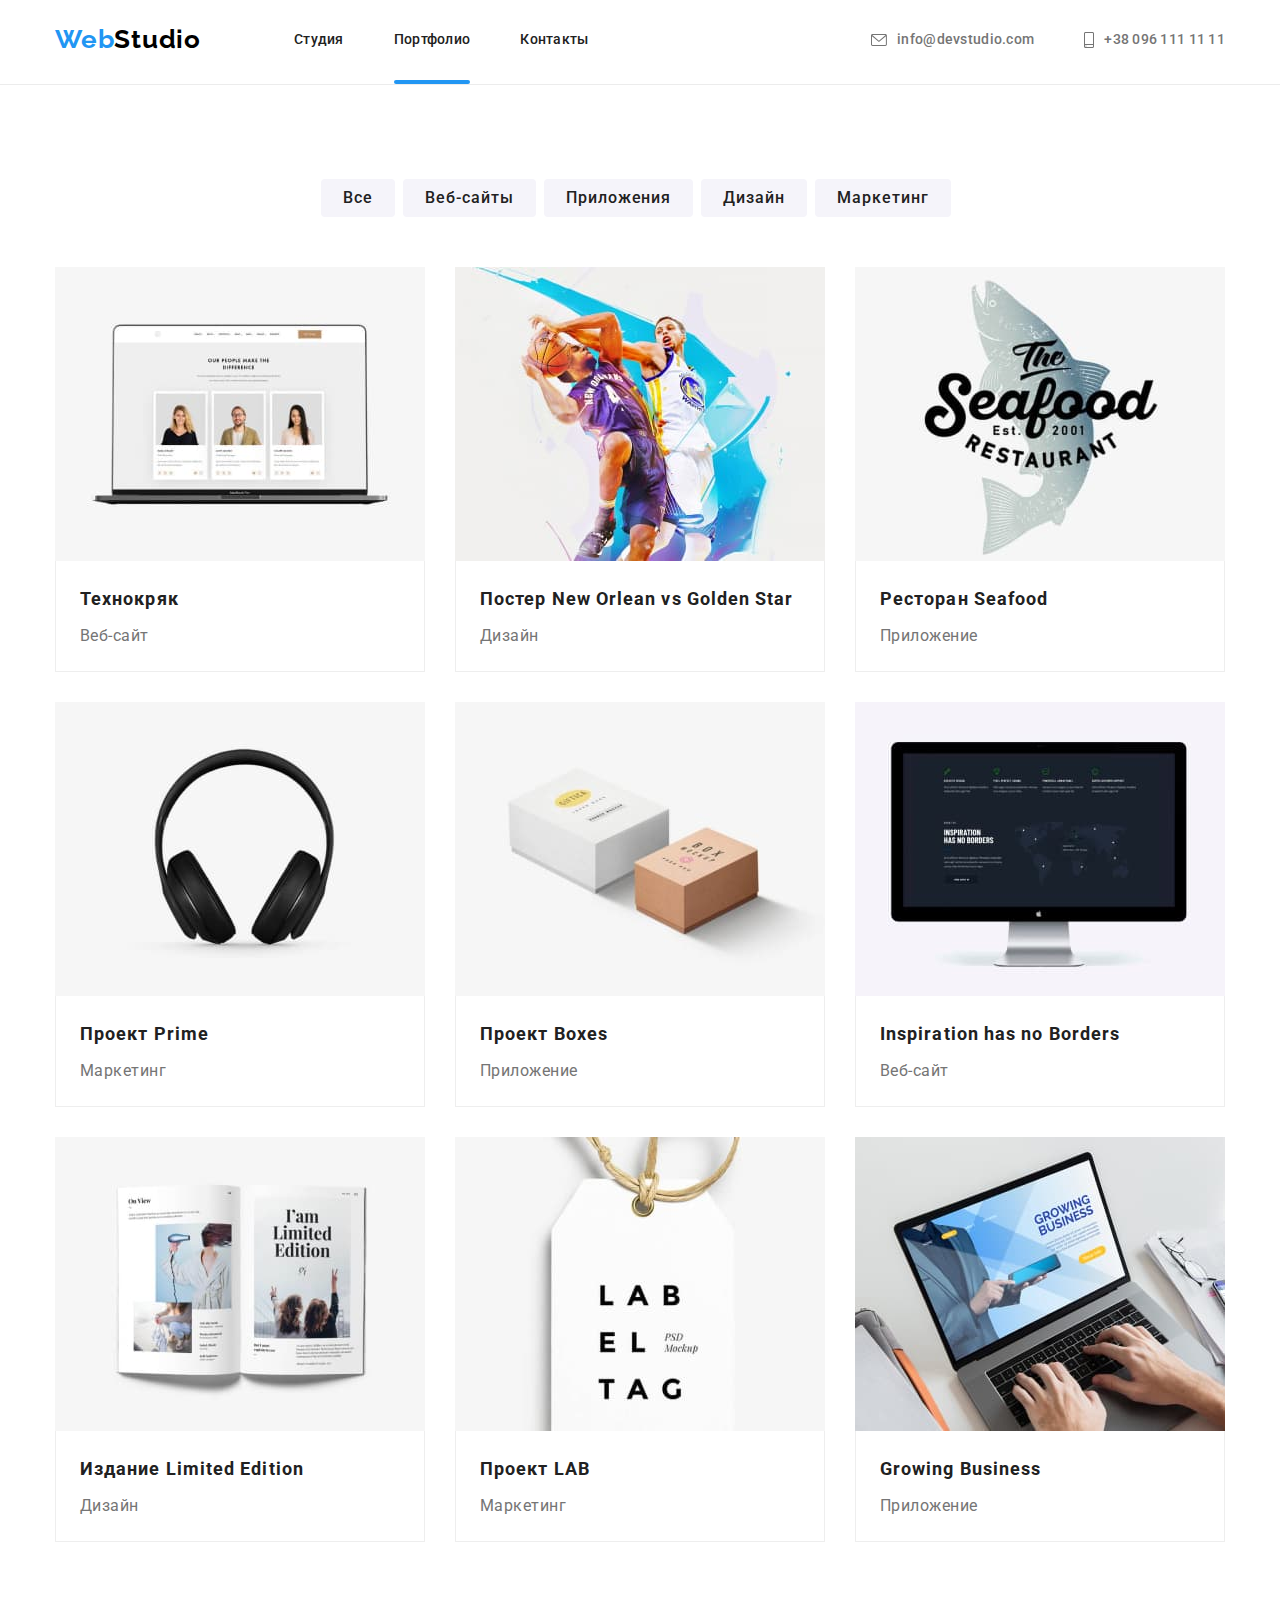
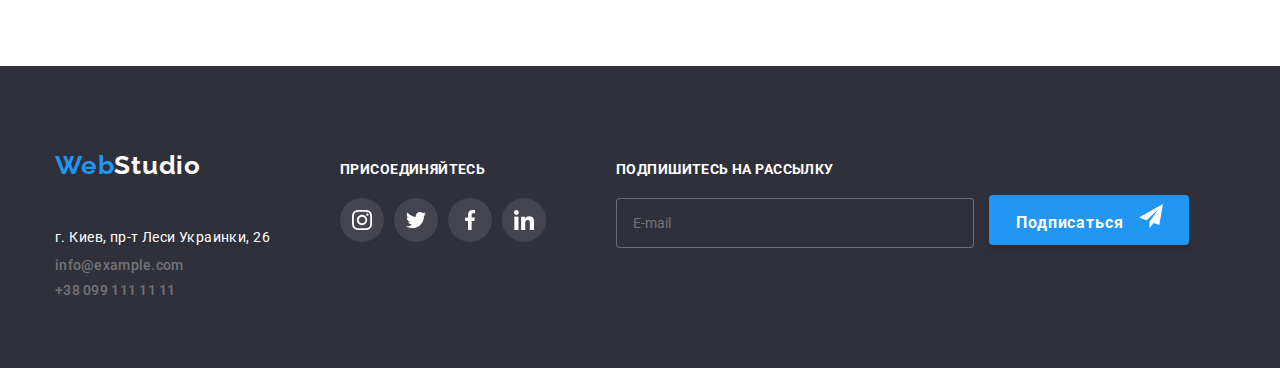
==== portfolio.html @ aed9eefd "Add files via upload" ====
<!DOCTYPE html>
<html lang="ru">
    <head>
        <meta charset="UTF-8" />
        <meta name="viewport" content="width=device-width, initial-scale=1.0"/>
        <link rel="preconnect" href="https://fonts.googleapis.com">
        <link rel="preconnect" href="https://fonts.gstatic.com" crossorigin>
        <link href="https://fonts.googleapis.com/css2?family=Raleway:wght@700&family=Roboto:wght@400;500;700;900&display=swap" rel="stylesheet">
        <link rel="stylesheet" href="https://cdnjs.cloudflare.com/ajax/libs/modern-normalize/0.6.0/modern-normalize.min.css">
        <link rel="stylesheet" href="sass/main.css">
        <title>GoIt задание</title>
    </head>
    <body>
        <header class="header">
            <div class="container">
                <ul class="header__head">
                    <li>
                        <nav class="nav">
                            <a href="./index.html" class="nav__logo"><span class="nav__logo-web">Web</span>Studio</a>
        
                            <ul class="nav__head">
                                <li class="nav__item"><a href="./index.html" class="nav__text">Студия</a></li>
                                <li class="nav__item link-now"><a href="./portfolio.html nav__link-active" class="nav__text">Портфолио</a></li>
                                <li class="nav__item"><a href="" class="nav__text">Контакты</a></li>
                            </ul>
                        </nav>
                    </li>
        
                    <li>
                        <ul class="link-one">
                            <li class="link-one__item">
                                <a href="mailto:info@devstudio.com" class="link-one__cont">
                                    <svg class="link-one__icon">
                                        <use href="./img/icons.svg#email"></use>
                                    </svg>
                                    info@devstudio.com
                                </a>
                            </li>
                            <li class="link-one__item">
                                <a href="tel:+380961111111" class="link-one__cont">
                                    <svg class="link-one__icon-svg">
                                        <use href="./img/icons.svg#smartphone"></use>
                                    </svg>
                                    +38 096 111 11 11
                                </a>
                            </li>
                        </ul>
                    </li>
                </ul>
            </div>
            <hr />
        </header>

        <main>
            <section class="main__portfolio">
                <div class="container">
                    <h1 class="portfolio__buttons-text">Кнопки</h1>
                    <ul class="portfolio__buttons-list">
                        <li><button type="button" class="portfolio__button">Все</button></li>
                        <li><button type="button" class="portfolio__button">Веб-сайты</button></li>
                        <li><button type="button" class="portfolio__button">Приложения</button></li>
                        <li><button type="button" class="portfolio__button">Дизайн</button></li>
                        <li><button type="button" class="portfolio__button">Маркетинг</button></li>
                    </ul>
                

                    <ul class="portfolio__cards-list">
                        <li class="portfolio__card">
                            <a href="" class="portfolio__card-link">
                                <div class="portfolio__overlay">
                                    <div class="portfolio__overlay-container">
                                        <p class="portfolio__overlay-text">Ресурс предлагает комплексные предложения с разным уровнем функционала и сервисов. Все это позволит посетителю получить исчерпывающие сведения о компании или частном лице.</p>
                                        <img src="img/tech.jpg" alt="Технокряк" width="370" class="portfolio__card-img"/>
                                    </div>
                                </div>

                                <div class="portfolio__description">
                                    <h2 class="portfolio__description-name">Технокряк</h2>
                                    <p class="portfolio__description-text">Веб-сайт</p>
                                </div>
                            </a>
                        </li>
                        <li class="portfolio__card">
                            <a href="" class="portfolio__card-link">
                                <div class="portfolio__overlay">
                                    <div class="portfolio__overlay-container">
                                        <p class="portfolio__overlay-text">Lorem ipsum dolor sit, amet consectetur adipisicing elit. Illum rerum obcaecati ipsum eos officiis pariatur quasi eligendi nesciunt ab beatae excepturi exercitationem temporibus dicta quae, sit delectus nostrum voluptate odio!</p>
                                        <img src="img/post.jpg" alt="Постер New Orlean vs Golden Star" width="370" class="portfolio__card-img"/>
                                    </div>
                                </div>

                                <div class="portfolio__description">
                                    <h2 class="portfolio__description-name">Постер New Orlean vs Golden Star</h2>
                                    <p class="portfolio__description-text">Дизайн</p>
                                </div>
                            </a>
                        </li>
                        <li class="portfolio__card">
                            <a href="" class="portfolio__card-link">
                                <div class="portfolio__overlay">
                                    <div class="portfolio__overlay-container">
                                        <p class="portfolio__overlay-text">Lorem ipsum dolor sit, amet consectetur adipisicing elit. Dolores dignissimos similique itaque sit quod, iste accusantium quia reiciendis quaerat repudiandae sed eaque alias sequi consectetur, facilis ullam aliquam architecto soluta.</p>
                                        <img src="img/rsf.jpg" alt="Ресторан Seafood" width="370" class="portfolio__card-img"/>
                                    </div>
                                </div>

                                <div class="portfolio__description">
                                    <h2 class="portfolio__description-name">Ресторан Seafood</h2>
                                    <p class="portfolio__description-text">Приложение</p>
                                </div>
                            </a>
                        </li>
                        <li class="portfolio__card">
                            <a href="" class="portfolio__card-link">
                                <div class="portfolio__overlay">
                                    <div class="portfolio__overlay-container">
                                        <p class="portfolio__overlay-text">Lorem ipsum dolor sit amet consectetur adipisicing elit. Consectetur quis adipisci iste perspiciatis praesentium ullam iusto cumque. Dolores, fugiat atque? Hic iste quas id. Ea inventore quod dolorum incidunt velit.</p>
                                        <img src="img/prime.jpg" alt="Проект Prime" width="370" class="portfolio__card-img"/>
                                    </div>
                                </div>

                                <div class="portfolio__description">
                                    <h2 class="portfolio__description-name">Проект Prime</h2>
                                    <p class="portfolio__description-text">Маркетинг</p>
                                </div>
                            </a>
                        </li>
                        <li class="portfolio__card">
                            <a href="" class="portfolio__card-link">
                                <div class="portfolio__overlay">
                                    <div class="portfolio__overlay-container">
                                        <p class="portfolio__overlay-text">Lorem ipsum dolor sit amet, consectetur adipisicing elit. Voluptate quam dolores deleniti similique et quis inventore hic nihil molestias a, error consequatur itaque nobis cupiditate! Fugiat libero accusantium modi odit.</p>
                                        <img src="img/boxes.jpg" alt="Проект Boxes" width="370" class="portfolio__card-img"/>
                                    </div>
                                </div>

                                <div class="portfolio__description">
                                    <h2 class="portfolio__description-name">Проект Boxes</h2>
                                    <p class="portfolio__description-text">Приложение</p>
                                </div>
                            </a>
                        </li>
                        <li class="portfolio__card">
                           <a href="" class="portfolio__card-link">
                                <div class="portfolio__overlay">
                                    <div class="portfolio__overlay-container">
                                        <p class="portfolio__overlay-text">Lorem ipsum, dolor sit amet consectetur adipisicing elit. Sed mollitia nobis autem officiis quia nulla in nam beatae reiciendis laudantium odit, tenetur alias a illo neque, hic veritatis eius ad.</p>
                                        <img src="img/bord.jpg" alt="Inspiration has no Borders" width="370" class="portfolio__card-img"/>
                                    </div>
                                </div>
                                
                                <div class="portfolio__description">
                                    <h2 class="portfolio__description-name">Inspiration has no Borders</h2>
                                    <p class="portfolio__description-text">Веб-сайт</p>
                                </div>
                           </a>
                        </li>
                        <li class="portfolio__card">
                            <a href="" class="portfolio__card-link">
                                <div class="portfolio__overlay">
                                    <div class="portfolio__overlay-container">
                                        <p class="portfolio__overlay-text">Lorem ipsum dolor sit amet consectetur adipisicing elit. Enim assumenda, ullam odio labore deleniti ad tempore necessitatibus laudantium possimus, sit impedit repellendus recusandae optio omnis unde saepe dolorum blanditiis iusto!</p>
                                        <img src="img/limed.jpg" alt="Издание Limited Edition" width="370" class="portfolio__card-img"/>
                                    </div>
                                </div>

                                <div class="portfolio__description">
                                    <h2 class="portfolio__description-name">Издание Limited Edition</h2>
                                    <p class="portfolio__description-text">Дизайн</p>
                                </div>
                            </a>
                        </li>
                        <li class="portfolio__card">
                            <a href="" class="portfolio__card-link">
                                <div class="portfolio__overlay">
                                    <div class="portfolio__overlay-container">
                                        <p class="portfolio__overlay-text">Lorem, ipsum dolor sit amet consectetur adipisicing elit. Quas, repellendus? Sequi eveniet itaque porro et quod officia amet, vel distinctio, aspernatur culpa quibusdam blanditiis laborum odit alias! Esse, soluta perferendis?</p>
                                        <img src="img/lab.jpg" alt="Проект LAB" width="370" class="portfolio__card-img"/>
                                    </div>
                                </div>
                                
                                <div class="portfolio__description">
                                    <h2 class="portfolio__description-name">Проект LAB</h2>
                                    <p class="portfolio__description-text">Маркетинг</p>
                                </div>
                            </a>
                        </li>
                        <li class="portfolio__card">
                            <a href="" class="portfolio__card-link">
                                <div class="portfolio__overlay">
                                    <div class="portfolio__overlay-container">
                                        <p class="portfolio__overlay-text">Lorem ipsum dolor sit amet consectetur, adipisicing elit. Consequuntur officia quisquam, quas id maiores quod mollitia? Tempore esse culpa sit placeat, explicabo eaque rerum cum officia illo non libero atque?</p>
                                        <img src="img/business.jpg" alt="Growing Business" width="370" class="portfolio__card-img"/>
                                    </div>
                                </div>
                                
                                <div class="portfolio__description">
                                    <h2 class="portfolio__description-name">Growing Business</h2>
                                    <p class="portfolio__description-text">Приложение</p>
                                </div>
                            </a>
                        </li>
                    </ul>
                </div>
            </section>
        </main>

        <footer class="footer">
            <div class="container">
                <ul class="footer__list">
                    <li>
                        <a href="./index.html" class="footer__logo"><span class="footer__logo-web">Web</span>Studio</a>
        
                        <address>
                            <ul class="address">
                                <li class="address__link">
                                    <a href="https://goo.gl/maps/3A8JLFoaWC5GZ7m9A" class="address__link-text">г. Киев, пр-т
                                        Леси Украинки, 26</a>
                                </li>
                                <li class="address__link">
                                    <a href="mailto:info@example.com" class="address__link-text_grey">info@example.com</a>
                                </li>
                                <li class="address__link">
                                    <a href="tel:+380991111111" class="address__link-text_grey">+38 099 111 11 11</a>
                                </li>
                            </ul>
                        </address>
                    </li>
        
                    <li>
                        <p class="join">присоединяйтесь</p>
                        <ul class="footer__network">
                            <li>
                                <a href="">
                                    <svg class="footer__network-svg">
                                        <use href="img/icons.svg#instagram"></use>
                                    </svg>
                                </a>
                            </li>
                            <li>
                                <a href="">
                                    <svg class="footer__network-svg">
                                        <use href="img/icons.svg#twitter"></use>
                                    </svg>
                                </a>
                            </li>
                            <li>
                                <a href="">
                                    <svg class="footer__network-svg">
                                        <use href="img/icons.svg#facebook"></use>
                                    </svg>
                                </a>
                            </li>
                            <li>
                                <a href="">
                                    <svg class="footer__network-svg">
                                        <use href="img/icons.svg#linkedin"></use>
                                    </svg>
                                </a>
                            </li>
                        </ul>
                    </li>
        
                    <li>
                        <p class="subscribe-text">Подпишитесь на рассылку</p>
                        <form class="footer__form">
                            <label for="footer__label"></label>
                            <input type="email" name="email" id="email-footer" placeholder="E-mail" class="footer__input">
                            <button class="footer__subscribe-button">
                                <span class="footer__subscribe-text">Подписаться</span>
                                <svg class="footer__subscribe-svg">
                                    <use href="./img/icons.svg#telegram" class="foter__svg-link"></use>
                                </svg>
                            </button>
                        </form>
                    </li>
                </ul>
            </div>
        </footer>
    </body>
</html>
---- sass/main.css ----
@charset "UTF-8";
/* переменные */
/* scss */
.header {
  border-bottom: #ffffff;
}

.header__head {
  display: -webkit-box;
  display: -ms-flexbox;
  display: flex;
}

.header__head > li {
  margin-right: auto;
}

.header__head > li:last-child {
  margin: 0;
}

.nav {
  display: -webkit-box;
  display: -ms-flexbox;
  display: flex;
}

.nav__logo {
  font-family: 'Raleway', sans-serif;
  font-style: normal;
  font-weight: 700;
  font-size: 26px;
  line-height: 1.19;
  text-decoration: none;
  color: #000000;
  letter-spacing: 0.03em;
  display: block;
  padding-top: 24px;
  padding-bottom: 25px;
}

.nav__logo > span {
  color: #2196F3;
}

.nav__head {
  list-style-type: none;
  line-height: 1.14;
  letter-spacing: 0.02em;
  display: -webkit-box;
  display: -ms-flexbox;
  display: flex;
  margin-left: 93px;
  list-style: none;
}

.nav__text {
  color: #212121;
  text-decoration: none;
  font-weight: 500;
  line-height: 1.14;
  letter-spacing: 0.02em;
  display: block;
  padding-top: 32px;
  padding-bottom: 32px;
}

.modal {
  position: absolute;
  width: 528px;
  height: 581px;
  top: 50%;
  left: 50%;
  padding: 40px;
  -webkit-transform: translate(-50%, -50%);
          transform: translate(-50%, -50%);
  background-color: #ffffff;
  -webkit-box-shadow: 0px 1px 3px rgba(0, 0, 0, 0.12), 0px 1px 1px rgba(0, 0, 0, 0.14), 0px 2px 1px rgba(0, 0, 0, 0.2);
          box-shadow: 0px 1px 3px rgba(0, 0, 0, 0.12), 0px 1px 1px rgba(0, 0, 0, 0.14), 0px 2px 1px rgba(0, 0, 0, 0.2);
  border-radius: 4px;
}

.modal__button-close {
  position: absolute;
  width: 30px;
  height: 30px;
  margin-top: 8px;
  margin-right: 8px;
  margin-left: 490px;
  top: 0%;
  left: 0%;
  -webkit-box-sizing: border-box;
          box-sizing: border-box;
  border-radius: 50%;
  border: 1px solid rgba(0, 0, 0, 0.1);
  background-color: #ffffff;
}

.modal__icon-close {
  width: 11px;
  height: 11px;
  fill: #000000;
  -webkit-transition-duration: 250ms;
          transition-duration: 250ms;
  -webkit-transition-timing-function: cubic-bezier(0.4, 0, 0.2, 1);
          transition-timing-function: cubic-bezier(0.4, 0, 0.2, 1);
}

.modal__icon-close:hover {
  fill: #2196F3;
}

.modal__text {
  font-family: 'Roboto';
  font-weight: 700;
  font-size: 20px;
  line-height: 1.15;
  text-align: center;
  letter-spacing: 0.03em;
  color: #212121;
}

.main__section-background {
  background-color: #2F303A;
  text-align: center;
  max-width: 1600px;
  margin: 0 auto;
  margin-left: auto;
  margin-right: auto;
  padding-top: 200px;
  padding-bottom: 200px;
  background-repeat: no-repeat;
  background-size: cover;
  background-image: -webkit-gradient(linear, left top, right top, from(rgba(47, 48, 58, 0.4)), to(rgba(47, 48, 58, 0.4))), url(../img/bg.jpg);
  background-image: linear-gradient(to right, rgba(47, 48, 58, 0.4), rgba(47, 48, 58, 0.4)), url(../img/bg.jpg);
}

.main__section-peculiarities {
  padding-top: 94px;
  padding-bottom: 94px;
}

.main__section-doing {
  padding-top: 94px;
  padding-bottom: 94px;
}

.main__section-team {
  padding-top: 94px;
  padding-bottom: 94px;
}

.main__section-client {
  padding-top: 94px;
  padding-bottom: 94px;
}

.main__portfolio {
  padding-top: 94px;
  padding-bottom: 94px;
}

.link-one {
  list-style-type: none;
  line-height: 1.14;
  letter-spacing: 0.02em;
  display: -webkit-box;
  display: -ms-flexbox;
  display: flex;
  -webkit-box-align: center;
      -ms-flex-align: center;
          align-items: center;
  margin-left: auto;
  list-style: none;
}

.link-one__item {
  margin-right: 50px;
}

.link-one__cont {
  color: #757575;
  text-decoration: none;
  font-weight: 500;
  font-style: normal;
  line-height: 1.14;
  letter-spacing: 0.02em;
  display: -webkit-box;
  display: -ms-flexbox;
  display: flex;
  -webkit-box-align: center;
      -ms-flex-align: center;
          align-items: center;
  padding-top: 32px;
  padding-bottom: 32px;
  fill: #757575;
}

.link-one__icon {
  width: 16px;
  height: 12px;
  margin-right: 10px;
}

.link-one__icon-svg {
  width: 10px;
  height: 16px;
  margin-right: 10px;
}

.list {
  list-style-type: none;
  display: -webkit-box;
  display: -ms-flexbox;
  display: flex;
}

.list > li {
  margin-right: 30px;
}

.list > li:last-child {
  margin-right: 0;
}

.list__icon {
  width: 270px;
  height: 120px;
  background-color: #F5F4FA;
  display: -webkit-box;
  display: -ms-flexbox;
  display: flex;
  -webkit-box-pack: center;
      -ms-flex-pack: center;
          justify-content: center;
  -webkit-box-align: center;
      -ms-flex-align: center;
          align-items: center;
}

.list__svg {
  width: 70px;
  height: 70px;
}

.list__name {
  text-transform: uppercase;
  color: #212121;
  font-weight: 700;
  font-size: 14px;
  line-height: 1.14;
  letter-spacing: 0.03em;
  width: 270px;
  margin: 0;
  margin-top: 30px;
  margin-bottom: 10px;
}

.list__description {
  color: #757575;
  line-height: 1.71;
  letter-spacing: 0.03em;
  width: 270px;
  margin: 0;
}

.list__item {
  position: absolute;
  width: 370px;
  height: 70px;
  margin-top: 224px;
  background-color: rgba(47, 48, 58, 0.8);
}

.list__text {
  font-family: 'Roboto';
  font-style: normal;
  font-weight: 700;
  font-size: 14px;
  line-height: 1.14;
  text-align: center;
  letter-spacing: 0.03em;
  text-transform: uppercase;
  padding: 27px 82px;
  color: #ffffff;
}

.list__card-name {
  color: #212121;
  font-size: 16px;
  line-height: 1.18;
  letter-spacing: 0.03em;
  text-align: center;
  margin: 0;
}

.list__card-team {
  color: #757575;
  font-size: 16px;
  line-height: 1.18;
  letter-spacing: 0.03em;
  text-align: center;
  margin: 0;
  margin-top: 10px;
}

.list__card-network {
  display: -webkit-box;
  display: -ms-flexbox;
  display: flex;
  padding-top: 16px;
}

.list__card-network > li {
  width: 44px;
  height: 44px;
  border-radius: 50%;
  margin-right: 10px;
}

.list__card-network > li:hover,
.list__card-network > li:focus {
  background-color: #2196F3;
  -webkit-transition-duration: 250ms;
          transition-duration: 250ms;
  -webkit-transition-timing-function: cubic-bezier(0.4, 0, 0.2, 1);
          transition-timing-function: cubic-bezier(0.4, 0, 0.2, 1);
}

.list__card-network > li:last-child {
  margin-right: 0px;
}

.list__card-svg {
  width: 44px;
  height: 44px;
  padding: 12px;
  fill: #AFB1B8;
}

.list__card-svg:hover, .list__card-svg:focus {
  fill: #ffffff;
}

.list__card {
  background: #ffffff;
  -webkit-box-shadow: 0px 1px 3px rgba(0, 0, 0, 0.12), 0px 1px 1px rgba(0, 0, 0, 0.14), 0px 2px 1px rgba(0, 0, 0, 0.2);
          box-shadow: 0px 1px 3px rgba(0, 0, 0, 0.12), 0px 1px 1px rgba(0, 0, 0, 0.14), 0px 2px 1px rgba(0, 0, 0, 0.2);
  border-radius: 0px 0px 4px 4px;
  margin-right: 30px;
}

.list__card:last-child {
  margin-right: 0px;
}

.list__card-body {
  padding: 30px 32px;
}

.companies {
  display: -webkit-box;
  display: -ms-flexbox;
  display: flex;
}

.companies__icon {
  width: 170px;
  height: 92px;
  border: 1px solid #AFB1B8;
  border-radius: 4px;
  margin-right: 30px;
}

.companies__icon:last-child {
  margin-right: 0px;
}

.companies__icon:hover, .companies__icon:focus {
  fill: #2196F3;
  border: 1px solid #2196F3;
  -webkit-transition-duration: 250ms;
          transition-duration: 250ms;
  -webkit-transition-timing-function: cubic-bezier(0.4, 0, 0.2, 1);
          transition-timing-function: cubic-bezier(0.4, 0, 0.2, 1);
}

.companies__icon-link {
  -webkit-transition-duration: 250ms;
          transition-duration: 250ms;
  -webkit-transition-timing-function: cubic-bezier(0.4, 0, 0.2, 1);
          transition-timing-function: cubic-bezier(0.4, 0, 0.2, 1);
}

.companies__svg {
  width: 170px;
  height: 92px;
  fill: #AFB1B8;
  padding: 16px 32px;
}

.companies__svg:hover, .companies__svg:focus {
  fill: #2196F3;
  -webkit-transition-duration: 250ms;
          transition-duration: 250ms;
  -webkit-transition-timing-function: cubic-bezier(0.4, 0, 0.2, 1);
          transition-timing-function: cubic-bezier(0.4, 0, 0.2, 1);
}

.footer {
  background-color: #2F303A;
  padding-top: 60px;
  padding-bottom: 60px;
}

.footer__list {
  display: -webkit-box;
  display: -ms-flexbox;
  display: flex;
  -webkit-box-align: baseline;
      -ms-flex-align: baseline;
          align-items: baseline;
}

.footer__list > li {
  margin-right: 70px;
}

.footer__list > li:last-child {
  margin: 0;
}

.footer__logo {
  font-family: 'Raleway', sans-serif;
  font-style: normal;
  font-weight: 700;
  font-size: 26px;
  line-height: 1.19;
  text-decoration: none;
  color: #ffffff;
  letter-spacing: 0.03em;
  display: block;
  padding-top: 24px;
  padding-bottom: 25px;
}

.footer__logo > span {
  color: #2196F3;
}

.footer__network {
  display: -webkit-box;
  display: -ms-flexbox;
  display: flex;
}

.footer__network > li {
  width: 44px;
  height: 44px;
  border-radius: 50%;
  background: rgba(255, 255, 255, 0.1);
  margin-right: 10px;
}

.footer__network > li:hover,
.footer__network > li:focus {
  background-color: #2196F3;
  -webkit-transition-duration: 250ms;
          transition-duration: 250ms;
  -webkit-transition-timing-function: cubic-bezier(0.4, 0, 0.2, 1);
          transition-timing-function: cubic-bezier(0.4, 0, 0.2, 1);
}

.footer__network > li:last-child {
  margin-right: 0px;
}

.footer__network-svg {
  width: 44px;
  height: 44px;
  padding: 12px;
  fill: #ffffff;
}

.footer__form {
  -webkit-box-pack: flex;
      -ms-flex-pack: flex;
          justify-content: flex;
}

.footer__input {
  -webkit-box-sizing: border-box;
          box-sizing: border-box;
  width: 358px;
  height: 50px;
  margin-top: 20px;
  margin-right: 12px;
  padding-left: 16px;
  color: #ffffff;
  border: 1px solid rgba(255, 255, 255, 0.3);
  -webkit-filter: drop-shadow(0px 4px 4px) rgba(0, 0, 0, 0.15);
          filter: drop-shadow(0px 4px 4px) rgba(0, 0, 0, 0.15);
  border-radius: 4px;
  background-color: #2F303A;
  outline: 0;
}

.footer__input:focus {
  border: 1px solid #2196F3;
}

.footer__subscribe-button {
  width: 200px;
  height: 50px;
  background: #2196F3;
  -webkit-box-shadow: 0px 4px 4px rgba(0, 0, 0, 0.15);
          box-shadow: 0px 4px 4px rgba(0, 0, 0, 0.15);
  border: none;
  border-radius: 4px;
  font-family: 'Roboto';
  font-weight: 700;
  font-size: 16px;
  line-height: 1.87;
  letter-spacing: 0.06em;
  -webkit-box-pack: center;
      -ms-flex-pack: center;
          justify-content: center;
  color: #ffffff;
}

.footer__subscribe-text {
  margin-right: 10px;
}

.footer__subscribe-svg {
  width: 24px;
  height: 24px;
  -webkit-box-align: center;
      -ms-flex-align: center;
          align-items: center;
}

.footer__svg-link {
  width: 24px;
  height: 24px;
  fill: #ffffff;
}

.address {
  list-style-type: none;
  line-height: 1.14;
  letter-spacing: 0.02em;
  display: block;
  padding: 0;
  list-style: none;
  margin-top: 20px;
}

.address__link {
  margin-bottom: 9px;
}

.address__linkt:last-child {
  margin-bottom: 0;
}

.address__link-text {
  color: #ffffff;
  text-decoration: none;
  font-style: normal;
  line-height: 1.71;
  letter-spacing: 0.03em;
}

.address__link-text:hover, .address__link-text:focus {
  color: #2196F3;
  -webkit-transition-duration: 250ms;
          transition-duration: 250ms;
  -webkit-transition-timing-function: cubic-bezier(0.4, 0, 0.2, 1);
          transition-timing-function: cubic-bezier(0.4, 0, 0.2, 1);
}

.address__link-text_grey {
  color: #757575;
  text-decoration: none;
  font-weight: 500;
  font-style: normal;
  line-height: 1.14;
  letter-spacing: 0.02em;
}

.form {
  width: 448px;
  height: 342px;
  margin-left: auto;
  margin-right: auto;
}

.form__reg {
  margin-top: 12px;
  margin-bottom: 20px;
}

.form__field {
  display: -webkit-box;
  display: -ms-flexbox;
  display: flex;
  -webkit-box-orient: vertical;
  -webkit-box-direction: normal;
      -ms-flex-direction: column;
          flex-direction: column;
  text-align: left;
}

.form__label {
  margin-bottom: 4px;
  font-family: 'Roboto';
  font-weight: 400;
  font-size: 12px;
  line-height: 1.16;
  letter-spacing: 0.01em;
  color: #757575;
}

.form__input {
  width: 448px;
  height: 40px;
  margin-bottom: 10px;
  padding-left: 42px;
  border: 1px solid rgba(33, 33, 33, 0.2);
  border-radius: 4px;
  outline: 0;
  -webkit-transition-duration: 250ms;
          transition-duration: 250ms;
  -webkit-transition-timing-function: cubic-bezier(0.4, 0, 0.2, 1);
          transition-timing-function: cubic-bezier(0.4, 0, 0.2, 1);
}

.form__input:focus {
  border: 1px solid #2196F3;
}

.form__svg-modal {
  position: absolute;
  width: 18px;
  height: 18px;
  margin-left: 15px;
  -webkit-transform: translateY(150%);
          transform: translateY(150%);
  fill: #212121;
}

.form__input:focus-within + .form__svg-modal {
  fill: #2196F3;
}

.form__checkbox {
  padding-left: 1.2em;
}

.portfolio__buttons-text {
  opacity: 0;
  display: none;
}

.portfolio__buttons-list {
  list-style-type: none;
  line-height: 1.14;
  letter-spacing: 0.02em;
  display: -webkit-box;
  display: -ms-flexbox;
  display: flex;
  margin: 0;
  margin-bottom: 50px;
  list-style: none;
  -webkit-box-pack: center;
      -ms-flex-pack: center;
          justify-content: center;
}

.portfolio__button {
  color: #212121;
  background: #F5F4FA;
  cursor: pointer;
  font-weight: 500;
  font-size: 16px;
  line-height: 1.62;
  letter-spacing: 0.06em;
  border: none;
  border-radius: 4px;
  padding: 6px 22px;
  margin-right: 8px;
}

.portfolio__button:hover, .portfolio__button:focus {
  color: #ffffff;
  background-color: #2196F3;
  -webkit-box-shadow: 0px 3px 1px rgba(0, 0, 0, 0.1), 0px 1px 2px rgba(0, 0, 0, 0.08), 0px 2px 2px rgba(0, 0, 0, 0.12);
          box-shadow: 0px 3px 1px rgba(0, 0, 0, 0.1), 0px 1px 2px rgba(0, 0, 0, 0.08), 0px 2px 2px rgba(0, 0, 0, 0.12);
  -webkit-transition-duration: 250ms;
          transition-duration: 250ms;
  -webkit-transition-timing-function: cubic-bezier(0.4, 0, 0.2, 1);
          transition-timing-function: cubic-bezier(0.4, 0, 0.2, 1);
}

.portfolio__cards-list {
  list-style-type: none;
  list-style: none;
  display: -webkit-box;
  display: -ms-flexbox;
  display: flex;
  -ms-flex-wrap: wrap;
      flex-wrap: wrap;
}

.portfolio__card {
  background: #ffffff;
  margin-right: 30px;
  margin-bottom: 30px;
}

.portfolio__card-link {
  text-decoration: none;
  display: block;
}

.portfolio__card-link:hover, .portfolio__card-link:focus {
  -webkit-box-shadow: 0px 1px 1px rgba(0, 0, 0, 0.12), 0px 4px 4px rgba(0, 0, 0, 0.06), 1px 4px 6px rgba(0, 0, 0, 0.16);
          box-shadow: 0px 1px 1px rgba(0, 0, 0, 0.12), 0px 4px 4px rgba(0, 0, 0, 0.06), 1px 4px 6px rgba(0, 0, 0, 0.16);
  -webkit-transition-duration: 250ms;
          transition-duration: 250ms;
  -webkit-transition-timing-function: cubic-bezier(0.4, 0, 0.2, 1);
          transition-timing-function: cubic-bezier(0.4, 0, 0.2, 1);
}

.portfolio__overlay {
  width: 370px;
  height: 294px;
  overflow: hidden;
}

.portfolio__overlay-container {
  position: relative;
}

.portfolio__overlay-container::before {
  display: inline-block;
  content: "";
  position: absolute;
  top: 0;
  left: 0;
  width: 100%;
  height: 100%;
  background-color: #2196F3;
  opacity: 0.9;
  -webkit-transform: translateY(101%);
          transform: translateY(101%);
}

.portfolio__card:focus,
.portfolio__card:hover .portfolio__overlay-container::before {
  -webkit-transform: translateY(0%);
          transform: translateY(0%);
  -webkit-transition-duration: 250ms;
          transition-duration: 250ms;
  -webkit-transition-timing-function: cubic-bezier(0.4, 0, 0.2, 1);
          transition-timing-function: cubic-bezier(0.4, 0, 0.2, 1);
}

.portfolio__overlay-text {
  position: absolute;
  font-family: 'Roboto';
  font-style: normal;
  font-size: 18px;
  line-height: 1.5;
  letter-spacing: 0.03em;
  padding: 63px 24px;
  -webkit-transform: translateY(101%);
          transform: translateY(101%);
  color: #ffffff;
}

.portfolio__card:focus,
.portfolio__card:hover .portfolio__overlay-text {
  -webkit-transform: translateY(0%);
          transform: translateY(0%);
  -webkit-transition-duration: 250ms;
          transition-duration: 250ms;
  -webkit-transition-timing-function: cubic-bezier(0.4, 0, 0.2, 1);
          transition-timing-function: cubic-bezier(0.4, 0, 0.2, 1);
}

.portfolio__card:nth-child(3n) {
  margin-right: 0px;
}

.portfolio__description {
  padding: 20px 24px;
  border-left: 1px solid #EEEEEE;
  border-right: 1px solid #EEEEEE;
  border-bottom: 1px solid #EEEEEE;
}

.portfolio__description-name {
  color: #212121;
  font-weight: 700;
  font-size: 18px;
  line-height: 2;
  letter-spacing: 0.06em;
  margin: 0;
  margin-bottom: 4px;
}

.portfolio__description-text {
  color: #757575;
  font-size: 16px;
  line-height: 1.87;
  letter-spacing: 0.03em;
  margin: 0;
}

/* css */
h1,
h2,
h3,
h4,
h5,
h6,
p {
  margin: 0;
}

/* page 1 (main)*/
body {
  font-family: 'Roboto', sans-serif;
  font-size: 14px;
  letter-spacing: 0.03em;
  color: #212121;
  background-color: #ffffff;
}

/* header */
.container {
  width: 1200px;
  margin-left: auto;
  margin-right: auto;
  padding-left: 15px;
  padding-right: 15px;
}

ul {
  list-style: none;
  margin: 0;
  padding: 0;
}

.nav__head,
.link-one,
.nav__item {
  margin-right: 50px;
}

.link-one,
.link-one__item:last-child {
  margin: 0;
}

.link-now::after {
  content: '';
  left: 0;
  bottom: 0;
  display: block;
  width: 100%;
  height: 4px;
  border-radius: 2px;
  background-color: #2196F3;
}

.nav__text:hover,
.nav__text:focus,
.nav__link-active {
  color: #2196F3;
  -webkit-transition-duration: 250ms;
          transition-duration: 250ms;
  -webkit-transition-timing-function: cubic-bezier(0.4, 0, 0.2, 1);
          transition-timing-function: cubic-bezier(0.4, 0, 0.2, 1);
}

.link-one__cont:hover,
.link-one__cont:focus {
  color: #2196F3;
  fill: #2196F3;
  -webkit-transition-duration: 250ms;
          transition-duration: 250ms;
  -webkit-transition-timing-function: cubic-bezier(0.4, 0, 0.2, 1);
          transition-timing-function: cubic-bezier(0.4, 0, 0.2, 1);
}

hr {
  background-color: #ECECEC;
  margin-top: 0px;
  margin-bottom: 0px;
  border: none;
  height: 1px;
}

/* main */
/* Эффективные решения для вашего бизнеса */
.solutions {
  color: #ffffff;
  text-transform: uppercase;
  font-weight: 900;
  font-size: 44px;
  line-height: 1.36;
  letter-spacing: 0.06em;
  margin: auto;
  width: 696px;
}

.modal-open {
  color: #ffffff;
  background-color: #2196F3;
  cursor: pointer;
  font-weight: 700;
  font-size: 16px;
  line-height: 1.87;
  letter-spacing: 0.06em;
  border: none;
  border-radius: 4px;
  margin-top: 30px;
  padding: 10px 32px;
}

.backdrop {
  position: fixed;
  z-index: 1;
  top: 0;
  left: 0;
  width: 100%;
  height: 100%;
  background: rgba(0, 0, 0, 0.2);
  -webkit-transition-duration: 250ms;
          transition-duration: 250ms;
  -webkit-transition-timing-function: cubic-bezier(0.4, 0, 0.2, 1);
          transition-timing-function: cubic-bezier(0.4, 0, 0.2, 1);
}

.is-hidden {
  opacity: 0;
  pointer-events: none;
}

textarea {
  resize: none;
  height: 120px;
  width: 448px;
  height: 120px;
  margin-bottom: 10px;
  padding: 12px 16px;
  -webkit-box-sizing: border-box;
          box-sizing: border-box;
  border: 1px solid rgba(33, 33, 33, 0.2);
  border-radius: 4px;
  outline: 0;
  -webkit-transition-duration: 250ms;
          transition-duration: 250ms;
  -webkit-transition-timing-function: cubic-bezier(0.4, 0, 0.2, 1);
          transition-timing-function: cubic-bezier(0.4, 0, 0.2, 1);
}

textarea:focus {
  border: 1px solid #2196F3;
}

.check-input {
  position: absolute;
  -webkit-appearance: none;
  -moz-appearance: none;
  appearance: none;
}

.checkbox {
  position: absolute;
  width: 16px;
  height: 15px;
  margin-left: -1.5em;
  background-image: url('data:image/svg+xml,%3Csvg width="16" height="15" viewBox="0 0 16 15" fill="none" xmlns="http://www.w3.org/2000/svg"%3E%3Cpath d="M14.2222 1.66667V13.3333H1.77778V1.66667H14.2222ZM14.2222 0H1.77778C0.8 0 0 0.75 0 1.66667V13.3333C0 14.25 0.8 15 1.77778 15H14.2222C15.2 15 16 14.25 16 13.3333V1.66667C16 0.75 15.2 0 14.2222 0Z" fill="%23212121"/%3E%3C/svg%3E');
  fill: #212121;
  -webkit-transition-duration: 250ms;
          transition-duration: 250ms;
  -webkit-transition-timing-function: cubic-bezier(0.4, 0, 0.2, 1);
          transition-timing-function: cubic-bezier(0.4, 0, 0.2, 1);
}

.check-input:checked + .checkbox {
  background-image: url('data:image/svg+xml,%3Csvg width="16" height="15" viewBox="0 0 16 15" fill="none" xmlns="http://www.w3.org/2000/svg"%3E%3Crect width="16" height="15" rx="2" fill="%232196F3"/%3E%3Cpath d="M3.95703 7.75166L3.88825 7.68604L3.81923 7.75141L2.93123 8.59258L2.85486 8.66492L2.93097 8.73753L6.42671 12.0724L6.49574 12.1382L6.56476 12.0724L14.069 4.91352L14.1449 4.84116L14.069 4.76881L13.1873 3.92764L13.1183 3.86183L13.0493 3.92761L6.49577 10.1735L3.95703 7.75166Z" fill="white" stroke="white" stroke-width="0.2"/%3E%3C/svg%3E');
  fill: #2196F3;
}

.check-text {
  font-family: 'Roboto';
  font-size: 14px;
  letter-spacing: 0.03em;
  color: #757575;
}

.check-link {
  color: #2196F3;
}

.btn-modal {
  color: #ffffff;
  background-color: #2196F3;
  width: 200px;
  height: 50px;
  cursor: pointer;
  font-weight: 700;
  font-size: 16px;
  line-height: 1.87;
  letter-spacing: 0.06em;
  border: none;
  border-radius: 4px;
  margin-top: 30px;
  padding: 10px 55px;
}

/* Особенности */
.peculiarities-text {
  opacity: 0;
  display: none;
  margin: 0;
}

/* Чем мы занимаемся */
.do-section {
  padding-top: 0;
}

.doing {
  color: #212121;
  font-weight: 700;
  font-size: 36px;
  line-height: 1.16;
  letter-spacing: 0.03em;
  text-align: center;
  margin: 0;
  margin-bottom: 50px;
}

img {
  display: block;
  height: auto;
}

/* наша команда */
.team {
  background: #F5F4FA;
}

.our-team__text,
.clients__text {
  color: #212121;
  font-weight: 700;
  font-size: 36px;
  line-height: 1.16;
  letter-spacing: 0.03em;
  text-align: center;
  margin: 0;
  margin-bottom: 50px;
}

.net-link {
  -webkit-transition-duration: 250ms;
          transition-duration: 250ms;
  -webkit-transition-timing-function: cubic-bezier(0.4, 0, 0.2, 1);
          transition-timing-function: cubic-bezier(0.4, 0, 0.2, 1);
}

/* Постоянные клиенты */
/* footer */
.join {
  font-family: 'Roboto';
  font-style: normal;
  font-weight: 700;
  font-size: 14px;
  line-height: 1.14;
  letter-spacing: 0.03em;
  text-transform: uppercase;
  color: #ffffff;
  margin-bottom: 20px;
}

.subscribe-text {
  font-family: 'Roboto';
  font-weight: 700;
  font-size: 14px;
  line-height: 1.14;
  letter-spacing: 0.03em;
  text-transform: uppercase;
  color: #ffffff;
}

/* page 2 (portfolio) */
/*# sourceMappingURL=main.css.map */
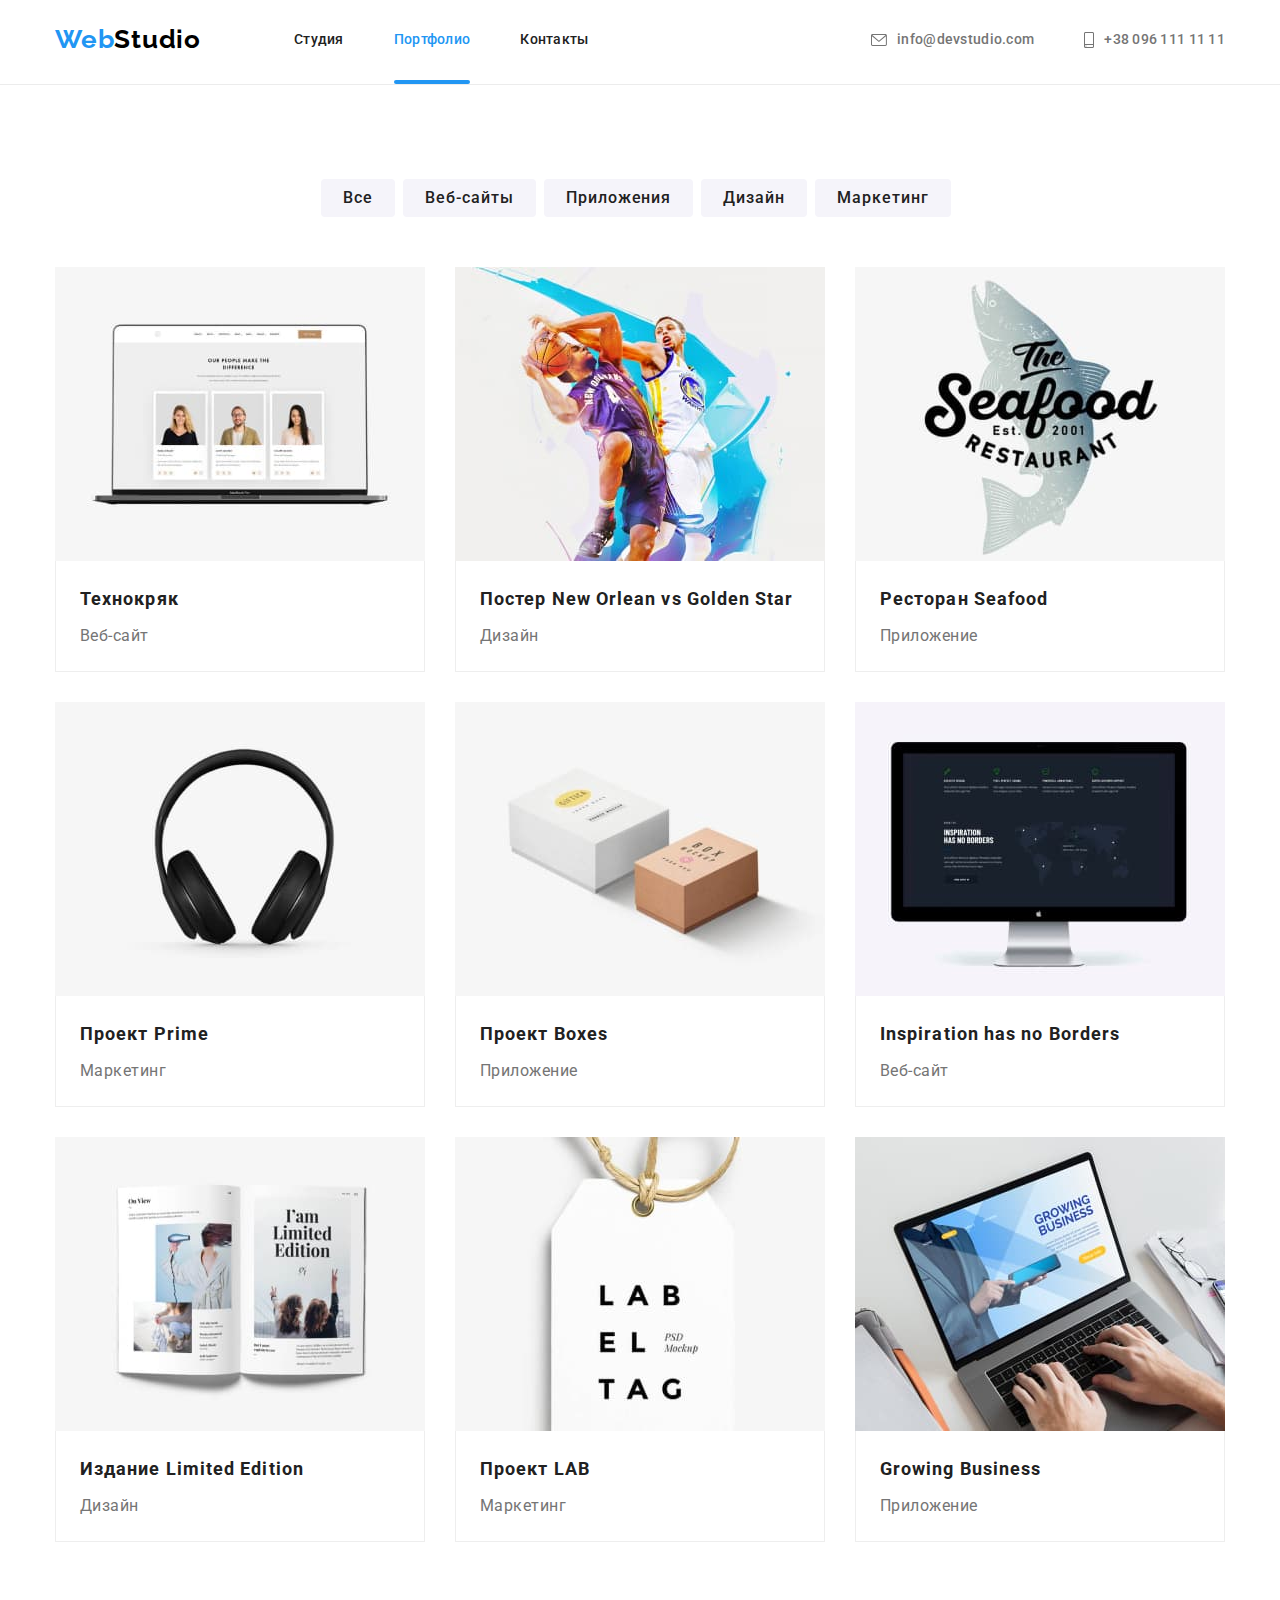
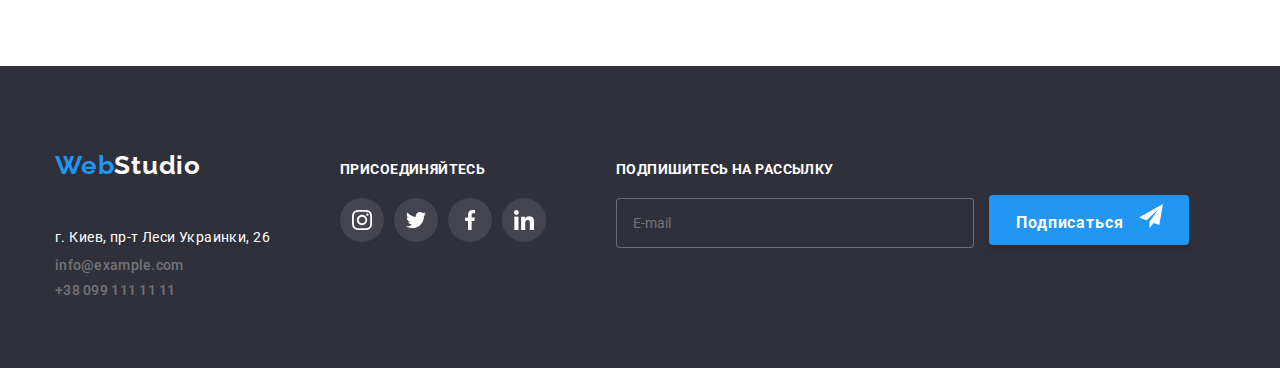
==== commit 27c8b7e5: "edit" ====
--- a/portfolio.html
+++ b/portfolio.html
@@ -1,281 +1,321 @@
 <!DOCTYPE html>
 <html lang="ru">
-    <head>
-        <meta charset="UTF-8" />
-        <meta name="viewport" content="width=device-width, initial-scale=1.0"/>
-        <link rel="preconnect" href="https://fonts.googleapis.com">
-        <link rel="preconnect" href="https://fonts.gstatic.com" crossorigin>
-        <link href="https://fonts.googleapis.com/css2?family=Raleway:wght@700&family=Roboto:wght@400;500;700;900&display=swap" rel="stylesheet">
-        <link rel="stylesheet" href="https://cdnjs.cloudflare.com/ajax/libs/modern-normalize/0.6.0/modern-normalize.min.css">
-        <link rel="stylesheet" href="sass/main.css">
-        <title>GoIt задание</title>
-    </head>
-    <body>
-        <header class="header">
+
+<head>
+    <meta charset="UTF-8" />
+    <meta name="viewport" content="width=device-width, initial-scale=1.0" />
+    <link rel="preconnect" href="https://fonts.googleapis.com">
+    <link rel="preconnect" href="https://fonts.gstatic.com" crossorigin>
+    <link
+        href="https://fonts.googleapis.com/css2?family=Raleway:wght@700&family=Roboto:wght@400;500;700;900&display=swap"
+        rel="stylesheet">
+    <link rel="stylesheet"
+        href="https://cdnjs.cloudflare.com/ajax/libs/modern-normalize/0.6.0/modern-normalize.min.css">
+    <link rel="stylesheet" href="sass/main.css">
+    <title>GoIt задание</title>
+</head>
+
+<body>
+    <header class="header">
+        <div class="container">
+            <ul class="header__head">
+                <li>
+                    <nav class="nav">
+                        <a href="./index.html" class="nav__logo"><span class="nav__logo-web">Web</span>Studio</a>
+
+                        <ul class="nav__head">
+                            <li class="nav__item"><a href="./index.html" class="nav__text">Студия</a></li>
+                            <li class="nav__item link-now"><a href="./portfolio.html"
+                                    class="nav__text nav__link-active">Портфолио</a></li>
+                            <li class="nav__item"><a href="" class="nav__text">Контакты</a></li>
+                        </ul>
+                    </nav>
+                </li>
+
+                <li>
+                    <ul class="link-one">
+                        <li class="link-one__item">
+                            <a href="mailto:info@devstudio.com" class="link-one__cont">
+                                <svg class="link-one__icon">
+                                    <use href="./img/icons.svg#email"></use>
+                                </svg>
+                                info@devstudio.com
+                            </a>
+                        </li>
+                        <li class="link-one__item">
+                            <a href="tel:+380961111111" class="link-one__cont">
+                                <svg class="link-one__icon-svg">
+                                    <use href="./img/icons.svg#smartphone"></use>
+                                </svg>
+                                +38 096 111 11 11
+                            </a>
+                        </li>
+                    </ul>
+                </li>
+            </ul>
+        </div>
+        <hr />
+    </header>
+
+    <main>
+        <section class="main__portfolio">
             <div class="container">
-                <ul class="header__head">
-                    <li>
-                        <nav class="nav">
-                            <a href="./index.html" class="nav__logo"><span class="nav__logo-web">Web</span>Studio</a>
-        
-                            <ul class="nav__head">
-                                <li class="nav__item"><a href="./index.html" class="nav__text">Студия</a></li>
-                                <li class="nav__item link-now"><a href="./portfolio.html nav__link-active" class="nav__text">Портфолио</a></li>
-                                <li class="nav__item"><a href="" class="nav__text">Контакты</a></li>
-                            </ul>
-                        </nav>
-                    </li>
-        
-                    <li>
-                        <ul class="link-one">
-                            <li class="link-one__item">
-                                <a href="mailto:info@devstudio.com" class="link-one__cont">
-                                    <svg class="link-one__icon">
-                                        <use href="./img/icons.svg#email"></use>
-                                    </svg>
-                                    info@devstudio.com
-                                </a>
+                <h1 class="portfolio__buttons-text">Кнопки</h1>
+                <ul class="portfolio__buttons-list">
+                    <li><button type="button" class="portfolio__button">Все</button></li>
+                    <li><button type="button" class="portfolio__button">Веб-сайты</button></li>
+                    <li><button type="button" class="portfolio__button">Приложения</button></li>
+                    <li><button type="button" class="portfolio__button">Дизайн</button></li>
+                    <li><button type="button" class="portfolio__button">Маркетинг</button></li>
+                </ul>
+
+
+                <ul class="portfolio__cards-list">
+                    <li class="portfolio__card">
+                        <a href="" class="portfolio__card-link">
+                            <div class="portfolio__overlay">
+                                <div class="portfolio__overlay-container">
+                                    <p class="portfolio__overlay-text">Ресурс предлагает комплексные предложения с
+                                        разным уровнем функционала и сервисов. Все это позволит посетителю получить
+                                        исчерпывающие сведения о компании или частном лице.</p>
+                                    <img src="img/tech.jpg" alt="Технокряк" width="370" class="portfolio__card-img" />
+                                </div>
+                            </div>
+
+                            <div class="portfolio__description">
+                                <h2 class="portfolio__description-name">Технокряк</h2>
+                                <p class="portfolio__description-text">Веб-сайт</p>
+                            </div>
+                        </a>
+                    </li>
+                    <li class="portfolio__card">
+                        <a href="" class="portfolio__card-link">
+                            <div class="portfolio__overlay">
+                                <div class="portfolio__overlay-container">
+                                    <p class="portfolio__overlay-text">Lorem ipsum dolor sit, amet consectetur
+                                        adipisicing elit. Illum rerum obcaecati ipsum eos officiis pariatur quasi
+                                        eligendi nesciunt ab beatae excepturi exercitationem temporibus dicta quae, sit
+                                        delectus nostrum voluptate odio!</p>
+                                    <img src="img/post.jpg" alt="Постер New Orlean vs Golden Star" width="370"
+                                        class="portfolio__card-img" />
+                                </div>
+                            </div>
+
+                            <div class="portfolio__description">
+                                <h2 class="portfolio__description-name">Постер New Orlean vs Golden Star</h2>
+                                <p class="portfolio__description-text">Дизайн</p>
+                            </div>
+                        </a>
+                    </li>
+                    <li class="portfolio__card">
+                        <a href="" class="portfolio__card-link">
+                            <div class="portfolio__overlay">
+                                <div class="portfolio__overlay-container">
+                                    <p class="portfolio__overlay-text">Lorem ipsum dolor sit, amet consectetur
+                                        adipisicing elit. Dolores dignissimos similique itaque sit quod, iste
+                                        accusantium quia reiciendis quaerat repudiandae sed eaque alias sequi
+                                        consectetur, facilis ullam aliquam architecto soluta.</p>
+                                    <img src="img/rsf.jpg" alt="Ресторан Seafood" width="370"
+                                        class="portfolio__card-img" />
+                                </div>
+                            </div>
+
+                            <div class="portfolio__description">
+                                <h2 class="portfolio__description-name">Ресторан Seafood</h2>
+                                <p class="portfolio__description-text">Приложение</p>
+                            </div>
+                        </a>
+                    </li>
+                    <li class="portfolio__card">
+                        <a href="" class="portfolio__card-link">
+                            <div class="portfolio__overlay">
+                                <div class="portfolio__overlay-container">
+                                    <p class="portfolio__overlay-text">Lorem ipsum dolor sit amet consectetur
+                                        adipisicing elit. Consectetur quis adipisci iste perspiciatis praesentium ullam
+                                        iusto cumque. Dolores, fugiat atque? Hic iste quas id. Ea inventore quod dolorum
+                                        incidunt velit.</p>
+                                    <img src="img/prime.jpg" alt="Проект Prime" width="370"
+                                        class="portfolio__card-img" />
+                                </div>
+                            </div>
+
+                            <div class="portfolio__description">
+                                <h2 class="portfolio__description-name">Проект Prime</h2>
+                                <p class="portfolio__description-text">Маркетинг</p>
+                            </div>
+                        </a>
+                    </li>
+                    <li class="portfolio__card">
+                        <a href="" class="portfolio__card-link">
+                            <div class="portfolio__overlay">
+                                <div class="portfolio__overlay-container">
+                                    <p class="portfolio__overlay-text">Lorem ipsum dolor sit amet, consectetur
+                                        adipisicing elit. Voluptate quam dolores deleniti similique et quis inventore
+                                        hic nihil molestias a, error consequatur itaque nobis cupiditate! Fugiat libero
+                                        accusantium modi odit.</p>
+                                    <img src="img/boxes.jpg" alt="Проект Boxes" width="370"
+                                        class="portfolio__card-img" />
+                                </div>
+                            </div>
+
+                            <div class="portfolio__description">
+                                <h2 class="portfolio__description-name">Проект Boxes</h2>
+                                <p class="portfolio__description-text">Приложение</p>
+                            </div>
+                        </a>
+                    </li>
+                    <li class="portfolio__card">
+                        <a href="" class="portfolio__card-link">
+                            <div class="portfolio__overlay">
+                                <div class="portfolio__overlay-container">
+                                    <p class="portfolio__overlay-text">Lorem ipsum, dolor sit amet consectetur
+                                        adipisicing elit. Sed mollitia nobis autem officiis quia nulla in nam beatae
+                                        reiciendis laudantium odit, tenetur alias a illo neque, hic veritatis eius ad.
+                                    </p>
+                                    <img src="img/bord.jpg" alt="Inspiration has no Borders" width="370"
+                                        class="portfolio__card-img" />
+                                </div>
+                            </div>
+
+                            <div class="portfolio__description">
+                                <h2 class="portfolio__description-name">Inspiration has no Borders</h2>
+                                <p class="portfolio__description-text">Веб-сайт</p>
+                            </div>
+                        </a>
+                    </li>
+                    <li class="portfolio__card">
+                        <a href="" class="portfolio__card-link">
+                            <div class="portfolio__overlay">
+                                <div class="portfolio__overlay-container">
+                                    <p class="portfolio__overlay-text">Lorem ipsum dolor sit amet consectetur
+                                        adipisicing elit. Enim assumenda, ullam odio labore deleniti ad tempore
+                                        necessitatibus laudantium possimus, sit impedit repellendus recusandae optio
+                                        omnis unde saepe dolorum blanditiis iusto!</p>
+                                    <img src="img/limed.jpg" alt="Издание Limited Edition" width="370"
+                                        class="portfolio__card-img" />
+                                </div>
+                            </div>
+
+                            <div class="portfolio__description">
+                                <h2 class="portfolio__description-name">Издание Limited Edition</h2>
+                                <p class="portfolio__description-text">Дизайн</p>
+                            </div>
+                        </a>
+                    </li>
+                    <li class="portfolio__card">
+                        <a href="" class="portfolio__card-link">
+                            <div class="portfolio__overlay">
+                                <div class="portfolio__overlay-container">
+                                    <p class="portfolio__overlay-text">Lorem, ipsum dolor sit amet consectetur
+                                        adipisicing elit. Quas, repellendus? Sequi eveniet itaque porro et quod officia
+                                        amet, vel distinctio, aspernatur culpa quibusdam blanditiis laborum odit alias!
+                                        Esse, soluta perferendis?</p>
+                                    <img src="img/lab.jpg" alt="Проект LAB" width="370" class="portfolio__card-img" />
+                                </div>
+                            </div>
+
+                            <div class="portfolio__description">
+                                <h2 class="portfolio__description-name">Проект LAB</h2>
+                                <p class="portfolio__description-text">Маркетинг</p>
+                            </div>
+                        </a>
+                    </li>
+                    <li class="portfolio__card">
+                        <a href="" class="portfolio__card-link">
+                            <div class="portfolio__overlay">
+                                <div class="portfolio__overlay-container">
+                                    <p class="portfolio__overlay-text">Lorem ipsum dolor sit amet consectetur,
+                                        adipisicing elit. Consequuntur officia quisquam, quas id maiores quod mollitia?
+                                        Tempore esse culpa sit placeat, explicabo eaque rerum cum officia illo non
+                                        libero atque?</p>
+                                    <img src="img/business.jpg" alt="Growing Business" width="370"
+                                        class="portfolio__card-img" />
+                                </div>
+                            </div>
+
+                            <div class="portfolio__description">
+                                <h2 class="portfolio__description-name">Growing Business</h2>
+                                <p class="portfolio__description-text">Приложение</p>
+                            </div>
+                        </a>
+                    </li>
+                </ul>
+            </div>
+        </section>
+    </main>
+
+    <footer class="footer">
+        <div class="container">
+            <ul class="footer__list">
+                <li>
+                    <a href="./index.html" class="footer__logo"><span class="footer__logo-web">Web</span>Studio</a>
+
+                    <address>
+                        <ul class="address">
+                            <li class="address__link">
+                                <a href="https://goo.gl/maps/3A8JLFoaWC5GZ7m9A" class="address__link-text">г. Киев, пр-т
+                                    Леси Украинки, 26</a>
                             </li>
-                            <li class="link-one__item">
-                                <a href="tel:+380961111111" class="link-one__cont">
-                                    <svg class="link-one__icon-svg">
-                                        <use href="./img/icons.svg#smartphone"></use>
-                                    </svg>
-                                    +38 096 111 11 11
-                                </a>
+                            <li class="address__link">
+                                <a href="mailto:info@example.com" class="address__link-text_grey">info@example.com</a>
+                            </li>
+                            <li class="address__link">
+                                <a href="tel:+380991111111" class="address__link-text_grey">+38 099 111 11 11</a>
                             </li>
                         </ul>
-                    </li>
-                </ul>
-            </div>
-            <hr />
-        </header>
-
-        <main>
-            <section class="main__portfolio">
-                <div class="container">
-                    <h1 class="portfolio__buttons-text">Кнопки</h1>
-                    <ul class="portfolio__buttons-list">
-                        <li><button type="button" class="portfolio__button">Все</button></li>
-                        <li><button type="button" class="portfolio__button">Веб-сайты</button></li>
-                        <li><button type="button" class="portfolio__button">Приложения</button></li>
-                        <li><button type="button" class="portfolio__button">Дизайн</button></li>
-                        <li><button type="button" class="portfolio__button">Маркетинг</button></li>
+                    </address>
+                </li>
+
+                <li>
+                    <p class="join">присоединяйтесь</p>
+                    <ul class="footer__network">
+                        <li>
+                            <a href="">
+                                <svg class="footer__network-svg">
+                                    <use href="img/icons.svg#instagram"></use>
+                                </svg>
+                            </a>
+                        </li>
+                        <li>
+                            <a href="">
+                                <svg class="footer__network-svg">
+                                    <use href="img/icons.svg#twitter"></use>
+                                </svg>
+                            </a>
+                        </li>
+                        <li>
+                            <a href="">
+                                <svg class="footer__network-svg">
+                                    <use href="img/icons.svg#facebook"></use>
+                                </svg>
+                            </a>
+                        </li>
+                        <li>
+                            <a href="">
+                                <svg class="footer__network-svg">
+                                    <use href="img/icons.svg#linkedin"></use>
+                                </svg>
+                            </a>
+                        </li>
                     </ul>
-                
-
-                    <ul class="portfolio__cards-list">
-                        <li class="portfolio__card">
-                            <a href="" class="portfolio__card-link">
-                                <div class="portfolio__overlay">
-                                    <div class="portfolio__overlay-container">
-                                        <p class="portfolio__overlay-text">Ресурс предлагает комплексные предложения с разным уровнем функционала и сервисов. Все это позволит посетителю получить исчерпывающие сведения о компании или частном лице.</p>
-                                        <img src="img/tech.jpg" alt="Технокряк" width="370" class="portfolio__card-img"/>
-                                    </div>
-                                </div>
-
-                                <div class="portfolio__description">
-                                    <h2 class="portfolio__description-name">Технокряк</h2>
-                                    <p class="portfolio__description-text">Веб-сайт</p>
-                                </div>
-                            </a>
-                        </li>
-                        <li class="portfolio__card">
-                            <a href="" class="portfolio__card-link">
-                                <div class="portfolio__overlay">
-                                    <div class="portfolio__overlay-container">
-                                        <p class="portfolio__overlay-text">Lorem ipsum dolor sit, amet consectetur adipisicing elit. Illum rerum obcaecati ipsum eos officiis pariatur quasi eligendi nesciunt ab beatae excepturi exercitationem temporibus dicta quae, sit delectus nostrum voluptate odio!</p>
-                                        <img src="img/post.jpg" alt="Постер New Orlean vs Golden Star" width="370" class="portfolio__card-img"/>
-                                    </div>
-                                </div>
-
-                                <div class="portfolio__description">
-                                    <h2 class="portfolio__description-name">Постер New Orlean vs Golden Star</h2>
-                                    <p class="portfolio__description-text">Дизайн</p>
-                                </div>
-                            </a>
-                        </li>
-                        <li class="portfolio__card">
-                            <a href="" class="portfolio__card-link">
-                                <div class="portfolio__overlay">
-                                    <div class="portfolio__overlay-container">
-                                        <p class="portfolio__overlay-text">Lorem ipsum dolor sit, amet consectetur adipisicing elit. Dolores dignissimos similique itaque sit quod, iste accusantium quia reiciendis quaerat repudiandae sed eaque alias sequi consectetur, facilis ullam aliquam architecto soluta.</p>
-                                        <img src="img/rsf.jpg" alt="Ресторан Seafood" width="370" class="portfolio__card-img"/>
-                                    </div>
-                                </div>
-
-                                <div class="portfolio__description">
-                                    <h2 class="portfolio__description-name">Ресторан Seafood</h2>
-                                    <p class="portfolio__description-text">Приложение</p>
-                                </div>
-                            </a>
-                        </li>
-                        <li class="portfolio__card">
-                            <a href="" class="portfolio__card-link">
-                                <div class="portfolio__overlay">
-                                    <div class="portfolio__overlay-container">
-                                        <p class="portfolio__overlay-text">Lorem ipsum dolor sit amet consectetur adipisicing elit. Consectetur quis adipisci iste perspiciatis praesentium ullam iusto cumque. Dolores, fugiat atque? Hic iste quas id. Ea inventore quod dolorum incidunt velit.</p>
-                                        <img src="img/prime.jpg" alt="Проект Prime" width="370" class="portfolio__card-img"/>
-                                    </div>
-                                </div>
-
-                                <div class="portfolio__description">
-                                    <h2 class="portfolio__description-name">Проект Prime</h2>
-                                    <p class="portfolio__description-text">Маркетинг</p>
-                                </div>
-                            </a>
-                        </li>
-                        <li class="portfolio__card">
-                            <a href="" class="portfolio__card-link">
-                                <div class="portfolio__overlay">
-                                    <div class="portfolio__overlay-container">
-                                        <p class="portfolio__overlay-text">Lorem ipsum dolor sit amet, consectetur adipisicing elit. Voluptate quam dolores deleniti similique et quis inventore hic nihil molestias a, error consequatur itaque nobis cupiditate! Fugiat libero accusantium modi odit.</p>
-                                        <img src="img/boxes.jpg" alt="Проект Boxes" width="370" class="portfolio__card-img"/>
-                                    </div>
-                                </div>
-
-                                <div class="portfolio__description">
-                                    <h2 class="portfolio__description-name">Проект Boxes</h2>
-                                    <p class="portfolio__description-text">Приложение</p>
-                                </div>
-                            </a>
-                        </li>
-                        <li class="portfolio__card">
-                           <a href="" class="portfolio__card-link">
-                                <div class="portfolio__overlay">
-                                    <div class="portfolio__overlay-container">
-                                        <p class="portfolio__overlay-text">Lorem ipsum, dolor sit amet consectetur adipisicing elit. Sed mollitia nobis autem officiis quia nulla in nam beatae reiciendis laudantium odit, tenetur alias a illo neque, hic veritatis eius ad.</p>
-                                        <img src="img/bord.jpg" alt="Inspiration has no Borders" width="370" class="portfolio__card-img"/>
-                                    </div>
-                                </div>
-                                
-                                <div class="portfolio__description">
-                                    <h2 class="portfolio__description-name">Inspiration has no Borders</h2>
-                                    <p class="portfolio__description-text">Веб-сайт</p>
-                                </div>
-                           </a>
-                        </li>
-                        <li class="portfolio__card">
-                            <a href="" class="portfolio__card-link">
-                                <div class="portfolio__overlay">
-                                    <div class="portfolio__overlay-container">
-                                        <p class="portfolio__overlay-text">Lorem ipsum dolor sit amet consectetur adipisicing elit. Enim assumenda, ullam odio labore deleniti ad tempore necessitatibus laudantium possimus, sit impedit repellendus recusandae optio omnis unde saepe dolorum blanditiis iusto!</p>
-                                        <img src="img/limed.jpg" alt="Издание Limited Edition" width="370" class="portfolio__card-img"/>
-                                    </div>
-                                </div>
-
-                                <div class="portfolio__description">
-                                    <h2 class="portfolio__description-name">Издание Limited Edition</h2>
-                                    <p class="portfolio__description-text">Дизайн</p>
-                                </div>
-                            </a>
-                        </li>
-                        <li class="portfolio__card">
-                            <a href="" class="portfolio__card-link">
-                                <div class="portfolio__overlay">
-                                    <div class="portfolio__overlay-container">
-                                        <p class="portfolio__overlay-text">Lorem, ipsum dolor sit amet consectetur adipisicing elit. Quas, repellendus? Sequi eveniet itaque porro et quod officia amet, vel distinctio, aspernatur culpa quibusdam blanditiis laborum odit alias! Esse, soluta perferendis?</p>
-                                        <img src="img/lab.jpg" alt="Проект LAB" width="370" class="portfolio__card-img"/>
-                                    </div>
-                                </div>
-                                
-                                <div class="portfolio__description">
-                                    <h2 class="portfolio__description-name">Проект LAB</h2>
-                                    <p class="portfolio__description-text">Маркетинг</p>
-                                </div>
-                            </a>
-                        </li>
-                        <li class="portfolio__card">
-                            <a href="" class="portfolio__card-link">
-                                <div class="portfolio__overlay">
-                                    <div class="portfolio__overlay-container">
-                                        <p class="portfolio__overlay-text">Lorem ipsum dolor sit amet consectetur, adipisicing elit. Consequuntur officia quisquam, quas id maiores quod mollitia? Tempore esse culpa sit placeat, explicabo eaque rerum cum officia illo non libero atque?</p>
-                                        <img src="img/business.jpg" alt="Growing Business" width="370" class="portfolio__card-img"/>
-                                    </div>
-                                </div>
-                                
-                                <div class="portfolio__description">
-                                    <h2 class="portfolio__description-name">Growing Business</h2>
-                                    <p class="portfolio__description-text">Приложение</p>
-                                </div>
-                            </a>
-                        </li>
-                    </ul>
-                </div>
-            </section>
-        </main>
-
-        <footer class="footer">
-            <div class="container">
-                <ul class="footer__list">
-                    <li>
-                        <a href="./index.html" class="footer__logo"><span class="footer__logo-web">Web</span>Studio</a>
-        
-                        <address>
-                            <ul class="address">
-                                <li class="address__link">
-                                    <a href="https://goo.gl/maps/3A8JLFoaWC5GZ7m9A" class="address__link-text">г. Киев, пр-т
-                                        Леси Украинки, 26</a>
-                                </li>
-                                <li class="address__link">
-                                    <a href="mailto:info@example.com" class="address__link-text_grey">info@example.com</a>
-                                </li>
-                                <li class="address__link">
-                                    <a href="tel:+380991111111" class="address__link-text_grey">+38 099 111 11 11</a>
-                                </li>
-                            </ul>
-                        </address>
-                    </li>
-        
-                    <li>
-                        <p class="join">присоединяйтесь</p>
-                        <ul class="footer__network">
-                            <li>
-                                <a href="">
-                                    <svg class="footer__network-svg">
-                                        <use href="img/icons.svg#instagram"></use>
-                                    </svg>
-                                </a>
-                            </li>
-                            <li>
-                                <a href="">
-                                    <svg class="footer__network-svg">
-                                        <use href="img/icons.svg#twitter"></use>
-                                    </svg>
-                                </a>
-                            </li>
-                            <li>
-                                <a href="">
-                                    <svg class="footer__network-svg">
-                                        <use href="img/icons.svg#facebook"></use>
-                                    </svg>
-                                </a>
-                            </li>
-                            <li>
-                                <a href="">
-                                    <svg class="footer__network-svg">
-                                        <use href="img/icons.svg#linkedin"></use>
-                                    </svg>
-                                </a>
-                            </li>
-                        </ul>
-                    </li>
-        
-                    <li>
-                        <p class="subscribe-text">Подпишитесь на рассылку</p>
-                        <form class="footer__form">
-                            <label for="footer__label"></label>
-                            <input type="email" name="email" id="email-footer" placeholder="E-mail" class="footer__input">
-                            <button class="footer__subscribe-button">
-                                <span class="footer__subscribe-text">Подписаться</span>
-                                <svg class="footer__subscribe-svg">
-                                    <use href="./img/icons.svg#telegram" class="foter__svg-link"></use>
-                                </svg>
-                            </button>
-                        </form>
-                    </li>
-                </ul>
-            </div>
-        </footer>
-    </body>
+                </li>
+
+                <li>
+                    <p class="subscribe-text">Подпишитесь на рассылку</p>
+                    <form class="footer__form">
+                        <label for="email-footer" class="footer__label"></label>
+                        <input type="email" name="email" id="email-footer" placeholder="E-mail" class="footer__input">
+                        <button class="footer__subscribe-button">
+                            <span class="footer__subscribe-text">Подписаться</span>
+                            <svg class="footer__subscribe-svg">
+                                <use href="./img/icons.svg#telegram" class="foter__svg-link"></use>
+                            </svg>
+                        </button>
+                    </form>
+                </li>
+            </ul>
+        </div>
+    </footer>
+</body>
+
 </html>